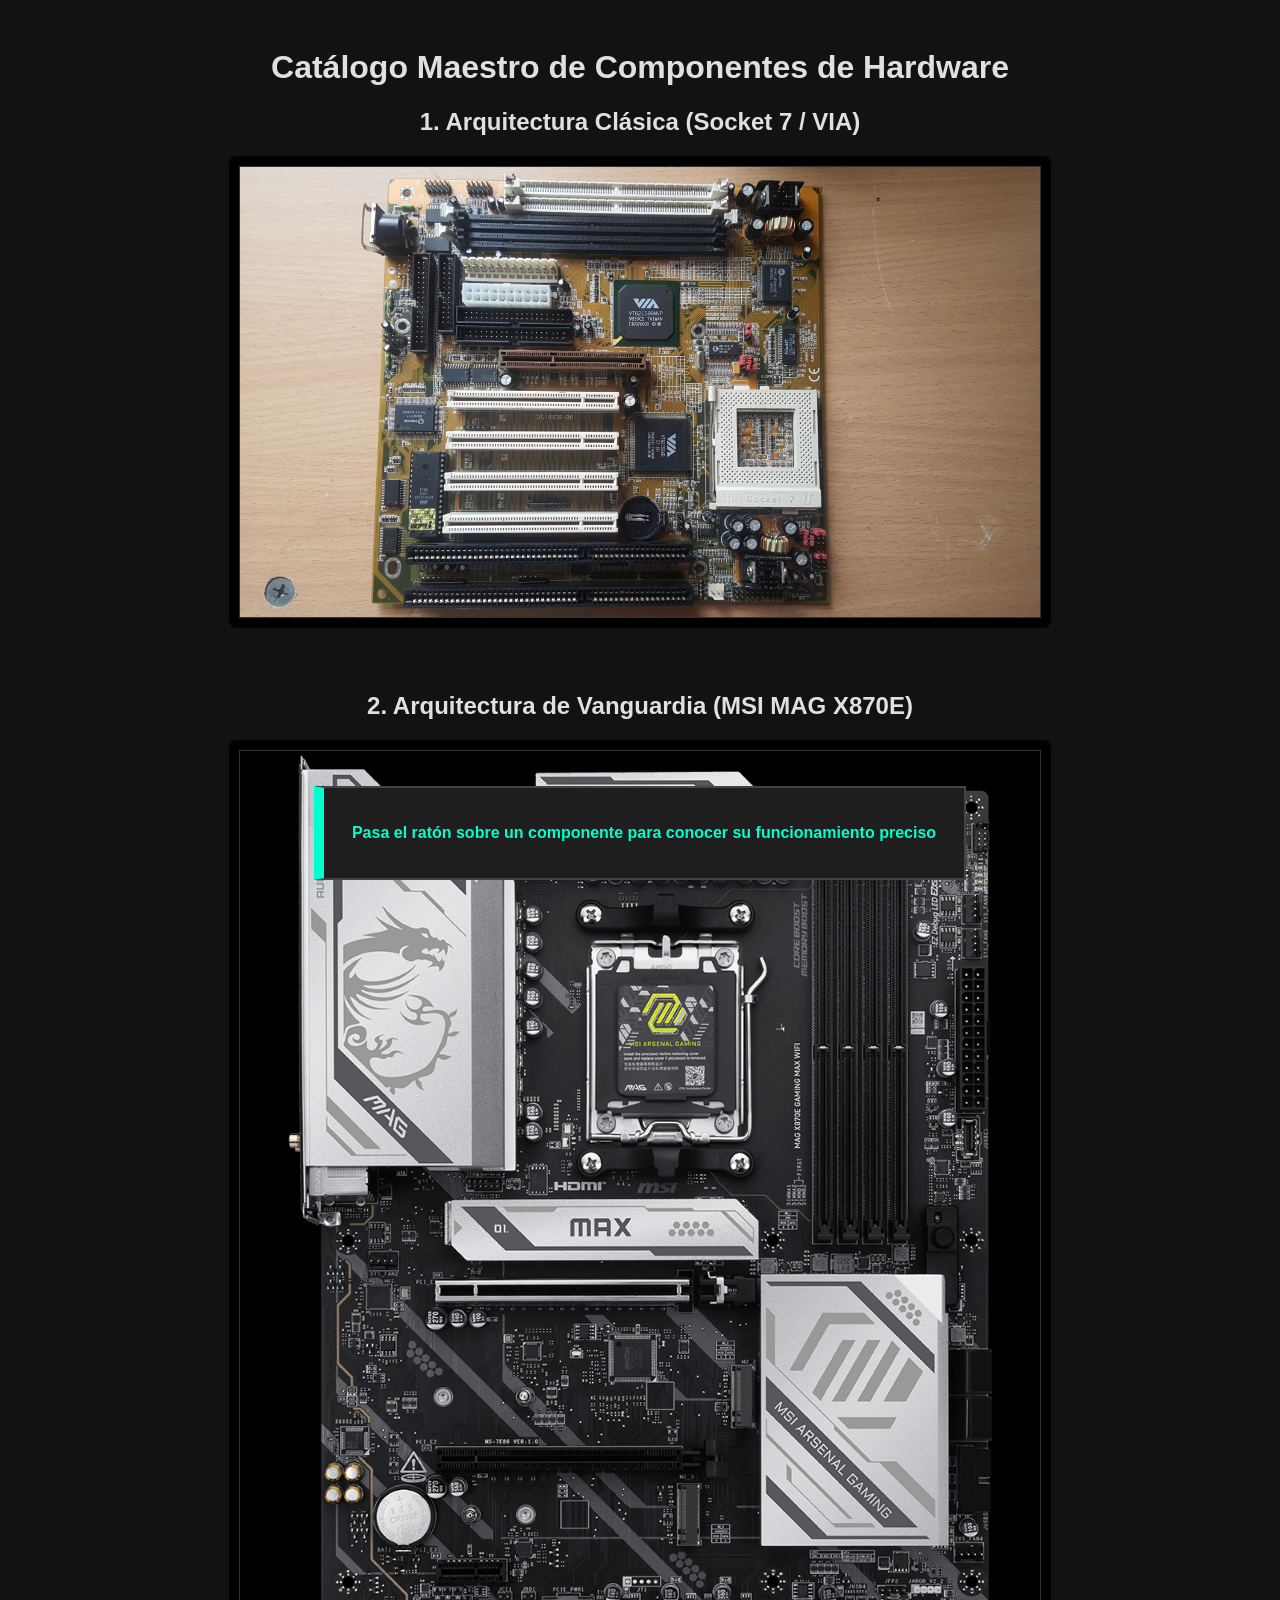
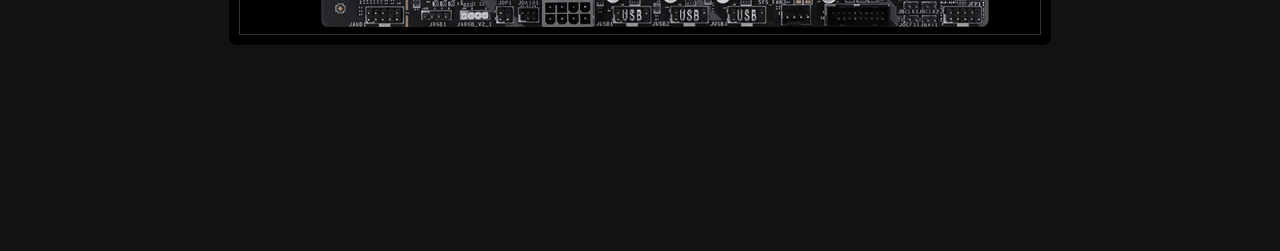
==== index.html @ 82b14c7a "Update index.html" ====
<!DOCTYPE html>
<html lang="es">
<head>
    <meta charset="UTF-8">
    <title>Análisis Exhaustivo de Hardware</title>
    <link rel="stylesheet" href="style.css">
</head>
<body>

    <div class="container">
        <h1>Catálogo Maestro de Componentes de Hardware</h1>

        <section>
            <h2>1. Arquitectura Clásica (Socket 7 / VIA)</h2>
            <div class="image-wrapper">
                <img src="x2togwe5cc831.jpg" usemap="#mapa-vieja" class="placa-img">
                <map name="mapa-vieja">
                    <area shape="rect" coords="585,488,720,740" alt="Socket 7" data-info="SOCKET 7: Zócalo de inserción para procesadores Pentium. Soporta buses de 66 MHz y voltajes variables mediante puentes (jumpers).">
                    <area shape="rect" coords="463,248,550,388" alt="Northbridge" data-info="NORTHBRIDGE VIA: El controlador 'norte' que gestiona la memoria RAM y el bus AGP, siendo vital para el rendimiento del sistema.">
                    <area shape="rect" coords="480,557,566,698" alt="Southbridge" data-info="SOUTHBRIDGE VIA: Gestiona los buses PCI, ISA y controladores IDE de discos duros.">
                    
                    <area shape="rect" coords="230,17,615,100" alt="SIMM" data-info="SLOTS SIMM: Ranuras para memoria RAM de 72 pines. Debían instalarse por pares para completar el ancho de banda del bus.">
                    <area shape="rect" coords="230,105,615,190" alt="DIMM" data-info="SLOTS DIMM: Ranuras para memoria SDRAM de 168 pines, permitiendo módulos de mayor capacidad que los SIMM.">
                    <area shape="rect" coords="235,397,510,480" alt="AGP" data-info="PUERTO AGP: Diseñado para aceleradoras de video 3D. Es un bus directo al Northbridge para evitar cuellos de botella.">
                    <area shape="rect" coords="247,485,472,828" alt="PCI" data-info="RANURAS PCI: Bus de 32 bits para tarjetas de expansión como red, sonido o USB 1.1 adicional.">
                    <area shape="rect" coords="203,827,580,974" alt="ISA" data-info="RANURAS ISA: Estándar de 8/16 bits para hardware heredado (legacy) como módems internos o tarjetas de sonido antiguas.">
                    
                    <area shape="rect" coords="194,185,263,398" alt="Puertos IDE" data-info="PUERTOS IDE/FDD: Conexiones para discos duros ATA y disqueteras mediante cables de cinta de 40 u 80 hilos.">
                    <area shape="rect" coords="175,487,243,584" alt="Super I/O" data-info="CHIP WINBOND: Controlador Super I/O que gestiona los puertos seriales, paralelo y el puerto PS/2 de teclado.">
                    <area shape="rect" coords="206,621,254,816" alt="ROM BIOS" data-info="BIOS AWARD: Memoria flash que contiene las instrucciones básicas para encender el hardware y cargar el sistema operativo.">
                    <area shape="rect" coords="267,192,402,300" alt="AT Power" data-info="CONECTORES ENERGÍA AT: Utiliza dos conectores de 6 pines. Si se conectan al revés, se puede quemar la placa de forma irreversible.">
                    <area shape="circle" coords="492,778,35" alt="Batería" data-info="PILA CMOS: Mantiene la alimentación del reloj de tiempo real (RTC) y la configuración de la BIOS.">
                </map>
            </div>
        </section>

        <section>
            <h2>2. Arquitectura de Vanguardia (MSI MAG X870E)</h2>
            <div class="image-wrapper">
                <img src="msi-mag-x870e-gaming_max_wifi-2d.png" usemap="#mapa-moderna" class="placa-img">
                <map name="mapa-moderna">
                    <area shape="rect" coords="360,190,570,410" alt="Socket AM5" data-info="SOCKET AM5 (LGA): Soporta Ryzen 9000. Los pines están en la placa y no en el CPU para evitar daños al procesador.">
                    <area shape="rect" coords="80,35,310,465" alt="Disipadores" data-info="SISTEMA VRM: Disipadores térmicos pesados que enfrían las fases de poder para permitir overclocking estable.">
                    <area shape="rect" coords="190,30,325,70" alt="EPS Power" data-info="8-PIN CPU POWER: Puertos dobles de energía para suministrar corriente extra al procesador en tareas pesadas.">
                    
                    <area shape="rect" coords="668,105,798,565" alt="DDR5" data-info="MEMORIA DDR5: Nueva tecnología con voltajes más bajos y velocidades superiores a 8000 MHz.">
                    <area shape="rect" coords="230,495,640,560" alt="M.2_1" data-info="SLOT M.2 PCIe 5.0: Conexión directa al CPU para SSDs NVMe de velocidad extrema (hasta 14,000 MB/s).">
                    <area shape="rect" coords="230,780,640,805" alt="M.2_2" data-info="SLOT M.2 PCIe 4.0: Segundo puerto para expansión de almacenamiento de alta velocidad.">
                    <area shape="rect" coords="635,920,795,980" alt="SATA" data-info="PUERTOS SATA 6Gb/s: Para conectar discos mecánicos (HDD) o SSDs de 2.5 pulgadas de gran capacidad.">

                    <area shape="rect" coords="230,590,645,630" alt="PCIe 5.0" data-info="SLOT PCIe 5.0 x16: Ranura reforzada con metal para tarjetas gráficas de gama alta, preparada para el ancho de banda del futuro.">
                    <area shape="rect" coords="665,590,790,895" alt="Chipset X870E" data-info="CHIPSET X870E: El cerebro que controla el USB 4.0, Wi-Fi 7 y distribuye las líneas PCIe de los periféricos.">
                    <area shape="rect" coords="815,260,840,490" alt="ATX 24" data-info="ATX 24-PIN: Entrada principal que alimenta la placa base y distribuye energía a los componentes integrados.">
                    
                    <area shape="rect" coords="115,930,225,980" alt="Audio" data-info="AUDIO BOOST: Procesador de sonido con capacitores japoneses y blindaje contra interferencias electromagnéticas.">
                    <area shape="rect" coords="710,35,805,90" alt="Debug LED" data-info="EZ DEBUG LED: Sistema de diagnóstico visual que indica mediante luces si falla el arranque, el CPU, la RAM o la GPU.">
                    <area shape="rect" coords="250,945,350,985" alt="USB Header" data-info="USB 3.2 HEADERS: Pines internos para conectar los puertos USB frontales del gabinete de la computadora.">
                    <area shape="rect" coords="500,945,620,985" alt="Front Panel" data-info="PANELES JFP1/2: Donde se conectan los cables del botón de encendido, reinicio y LEDs del chasis.">
                </map>
            </div>
        </section>

        <div id="info-box">Pasa el ratón sobre un componente para conocer su funcionamiento preciso</div>
    </div>

    <script src="java.js"></script>
</body>
</html>
---- style.css ----
body {
    background-color: #121212;
    color: #e0e0e0;
    font-family: sans-serif;
    text-align: center;
    padding: 20px;
} 

.container { max-width: 900px; margin: 0 auto; }

.image-wrapper {
    position: relative;
    display: inline-block;
    margin-bottom: 40px;
    background: #000;
    padding: 10px;
    border-radius: 8px;
}

/* IMPORTANTE: Ancho fijo de 800px para que las coordenadas coincidan */
.placa-img {
    width: 800px !important;
    height: auto;
    display: block;
    border: 1px solid #333;
}

#info-box {
    position: sticky;
    bottom: 20px;
    margin: 20px auto;
    width: 90%;
    max-width: 600px;
    padding: 20px;
    background: #1e1e1e;
    color: #00ffcc;
    border: 2px solid #444;
    border-left: 10px solid #00ffcc;
    min-height: 50px;
    display: flex;
    align-items: center;
    justify-content: center;
    font-weight: bold;
    z-index: 1000;
}
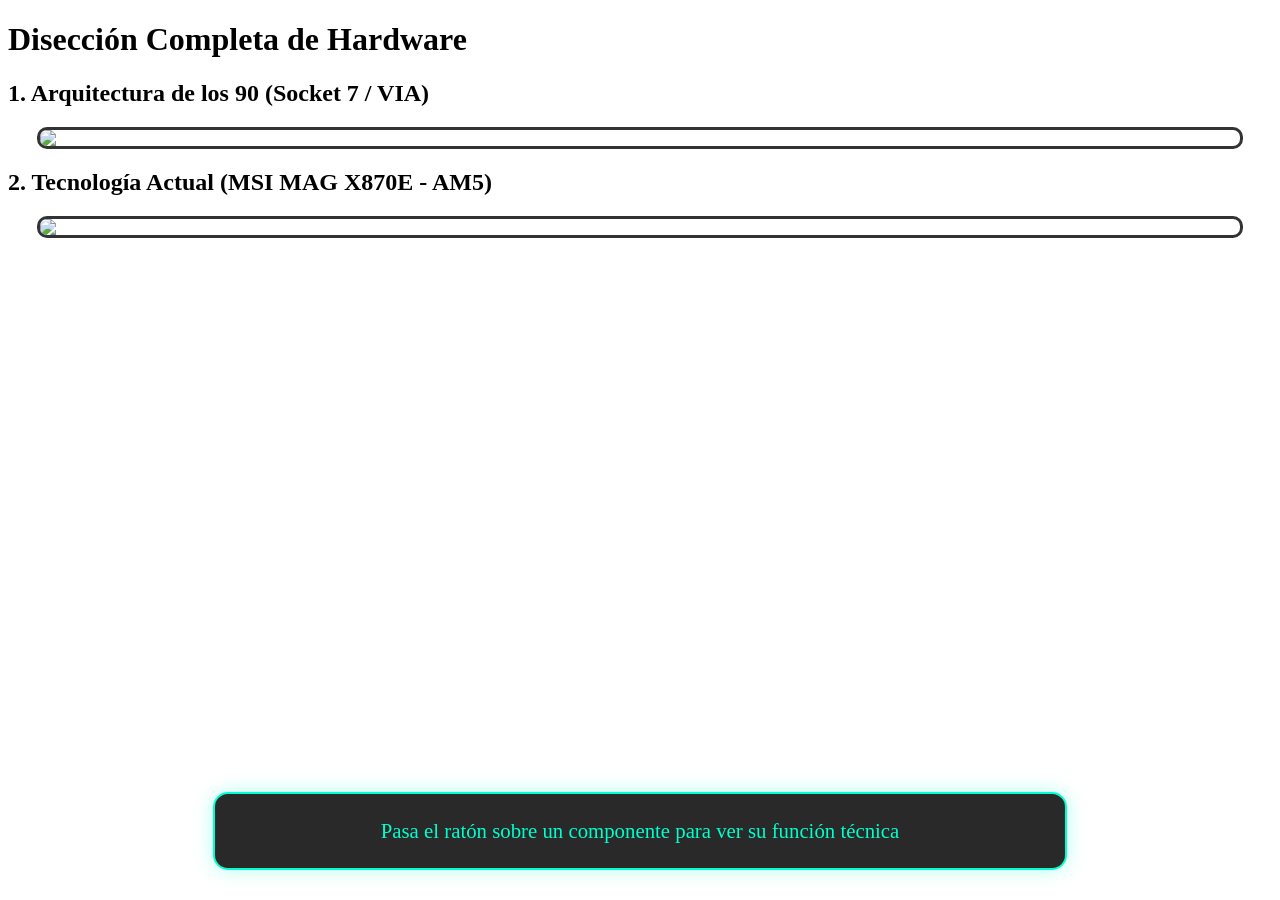
==== commit 83296c5c: "Update index.html" ====
--- a/index.html
+++ b/index.html
@@ -2,65 +2,54 @@
 <html lang="es">
 <head>
     <meta charset="UTF-8">
-    <title>Análisis Exhaustivo de Hardware</title>
+    <title>Evolución de Placas Base - Tamaño Expandido</title>
     <link rel="stylesheet" href="style.css">
 </head>
 <body>
 
     <div class="container">
-        <h1>Catálogo Maestro de Componentes de Hardware</h1>
+        <h1>Disección Completa de Hardware</h1>
 
         <section>
-            <h2>1. Arquitectura Clásica (Socket 7 / VIA)</h2>
+            <h2>1. Arquitectura de los 90 (Socket 7 / VIA)</h2>
             <div class="image-wrapper">
-                <img src="x2togwe5cc831.jpg" usemap="#mapa-vieja" class="placa-img">
+                <img src="image_71f35c.jpg" usemap="#mapa-vieja" class="placa-img">
                 <map name="mapa-vieja">
-                    <area shape="rect" coords="585,488,720,740" alt="Socket 7" data-info="SOCKET 7: Zócalo de inserción para procesadores Pentium. Soporta buses de 66 MHz y voltajes variables mediante puentes (jumpers).">
-                    <area shape="rect" coords="463,248,550,388" alt="Northbridge" data-info="NORTHBRIDGE VIA: El controlador 'norte' que gestiona la memoria RAM y el bus AGP, siendo vital para el rendimiento del sistema.">
-                    <area shape="rect" coords="480,557,566,698" alt="Southbridge" data-info="SOUTHBRIDGE VIA: Gestiona los buses PCI, ISA y controladores IDE de discos duros.">
-                    
-                    <area shape="rect" coords="230,17,615,100" alt="SIMM" data-info="SLOTS SIMM: Ranuras para memoria RAM de 72 pines. Debían instalarse por pares para completar el ancho de banda del bus.">
-                    <area shape="rect" coords="230,105,615,190" alt="DIMM" data-info="SLOTS DIMM: Ranuras para memoria SDRAM de 168 pines, permitiendo módulos de mayor capacidad que los SIMM.">
-                    <area shape="rect" coords="235,397,510,480" alt="AGP" data-info="PUERTO AGP: Diseñado para aceleradoras de video 3D. Es un bus directo al Northbridge para evitar cuellos de botella.">
-                    <area shape="rect" coords="247,485,472,828" alt="PCI" data-info="RANURAS PCI: Bus de 32 bits para tarjetas de expansión como red, sonido o USB 1.1 adicional.">
-                    <area shape="rect" coords="203,827,580,974" alt="ISA" data-info="RANURAS ISA: Estándar de 8/16 bits para hardware heredado (legacy) como módems internos o tarjetas de sonido antiguas.">
-                    
-                    <area shape="rect" coords="194,185,263,398" alt="Puertos IDE" data-info="PUERTOS IDE/FDD: Conexiones para discos duros ATA y disqueteras mediante cables de cinta de 40 u 80 hilos.">
-                    <area shape="rect" coords="175,487,243,584" alt="Super I/O" data-info="CHIP WINBOND: Controlador Super I/O que gestiona los puertos seriales, paralelo y el puerto PS/2 de teclado.">
-                    <area shape="rect" coords="206,621,254,816" alt="ROM BIOS" data-info="BIOS AWARD: Memoria flash que contiene las instrucciones básicas para encender el hardware y cargar el sistema operativo.">
-                    <area shape="rect" coords="267,192,402,300" alt="AT Power" data-info="CONECTORES ENERGÍA AT: Utiliza dos conectores de 6 pines. Si se conectan al revés, se puede quemar la placa de forma irreversible.">
-                    <area shape="circle" coords="492,778,35" alt="Batería" data-info="PILA CMOS: Mantiene la alimentación del reloj de tiempo real (RTC) y la configuración de la BIOS.">
+                    <area shape="rect" coords="877,732,1080,1110" alt="Socket 7" data-info="SOCKET 7: Zócalo de inserción para procesadores como Pentium y AMD K6. Es el centro de procesamiento de la placa.">
+                    <area shape="rect" coords="345,25,922,150" alt="SIMM" data-info="SLOTS SIMM: Memoria RAM antigua de 72 pines. Se instalaban por pares para completar el bus de datos.">
+                    <area shape="rect" coords="345,157,922,285" alt="DIMM" data-info="SLOTS DIMM: Ranuras para memoria SDRAM, más rápidas y con mayor capacidad que las SIMM.">
+                    <area shape="rect" coords="694,372,825,582" alt="Northbridge" data-info="NORTHBRIDGE VIA: El chip 'maestro' que comunica el procesador con la RAM y el puerto de video AGP.">
+                    <area shape="rect" coords="720,835,849,1047" alt="Southbridge" data-info="SOUTHBRIDGE VIA: Controlador de entrada/salida para discos duros, puertos seriales y ranuras ISA/PCI.">
+                    <area shape="rect" coords="352,595,765,720" alt="AGP" data-info="RANURA AGP: Puerto dedicado exclusivamente a la tarjeta gráfica para aceleración de video 3D.">
+                    <area shape="rect" coords="370,727,708,1242" alt="PCI" data-info="RANURAS PCI: Bus estándar para tarjetas de sonido, red o módems. Es el color blanco característico.">
+                    <area shape="rect" coords="304,1240,870,1461" alt="ISA" data-info="RANURAS ISA: Las más antiguas de la placa, usadas para hardware de baja velocidad de la era original de IBM.">
+                    <area shape="rect" coords="400,288,603,450" alt="AT Power" data-info="CONECTOR AT POWER: Entrada de energía dividida en dos piezas (P8 y P9). Muy delicado al conectar.">
+                    <area shape="rect" coords="291,277,394,597" alt="IDE" data-info="PUERTOS IDE: Conexiones para los cables planos de discos duros y unidades de CD-ROM.">
+                    <area shape="circle" coords="738,1167,52" alt="Pila" data-info="PILA CMOS: Mantiene la configuración de la BIOS y la hora del sistema activa.">
                 </map>
             </div>
         </section>
 
         <section>
-            <h2>2. Arquitectura de Vanguardia (MSI MAG X870E)</h2>
+            <h2>2. Tecnología Actual (MSI MAG X870E - AM5)</h2>
             <div class="image-wrapper">
-                <img src="msi-mag-x870e-gaming_max_wifi-2d.png" usemap="#mapa-moderna" class="placa-img">
+                <img src="msi-mag-x870e-gaming_max_wifi-2d.jpg" usemap="#mapa-moderna" class="placa-img">
                 <map name="mapa-moderna">
-                    <area shape="rect" coords="360,190,570,410" alt="Socket AM5" data-info="SOCKET AM5 (LGA): Soporta Ryzen 9000. Los pines están en la placa y no en el CPU para evitar daños al procesador.">
-                    <area shape="rect" coords="80,35,310,465" alt="Disipadores" data-info="SISTEMA VRM: Disipadores térmicos pesados que enfrían las fases de poder para permitir overclocking estable.">
-                    <area shape="rect" coords="190,30,325,70" alt="EPS Power" data-info="8-PIN CPU POWER: Puertos dobles de energía para suministrar corriente extra al procesador en tareas pesadas.">
-                    
-                    <area shape="rect" coords="668,105,798,565" alt="DDR5" data-info="MEMORIA DDR5: Nueva tecnología con voltajes más bajos y velocidades superiores a 8000 MHz.">
-                    <area shape="rect" coords="230,495,640,560" alt="M.2_1" data-info="SLOT M.2 PCIe 5.0: Conexión directa al CPU para SSDs NVMe de velocidad extrema (hasta 14,000 MB/s).">
-                    <area shape="rect" coords="230,780,640,805" alt="M.2_2" data-info="SLOT M.2 PCIe 4.0: Segundo puerto para expansión de almacenamiento de alta velocidad.">
-                    <area shape="rect" coords="635,920,795,980" alt="SATA" data-info="PUERTOS SATA 6Gb/s: Para conectar discos mecánicos (HDD) o SSDs de 2.5 pulgadas de gran capacidad.">
-
-                    <area shape="rect" coords="230,590,645,630" alt="PCIe 5.0" data-info="SLOT PCIe 5.0 x16: Ranura reforzada con metal para tarjetas gráficas de gama alta, preparada para el ancho de banda del futuro.">
-                    <area shape="rect" coords="665,590,790,895" alt="Chipset X870E" data-info="CHIPSET X870E: El cerebro que controla el USB 4.0, Wi-Fi 7 y distribuye las líneas PCIe de los periféricos.">
-                    <area shape="rect" coords="815,260,840,490" alt="ATX 24" data-info="ATX 24-PIN: Entrada principal que alimenta la placa base y distribuye energía a los componentes integrados.">
-                    
-                    <area shape="rect" coords="115,930,225,980" alt="Audio" data-info="AUDIO BOOST: Procesador de sonido con capacitores japoneses y blindaje contra interferencias electromagnéticas.">
-                    <area shape="rect" coords="710,35,805,90" alt="Debug LED" data-info="EZ DEBUG LED: Sistema de diagnóstico visual que indica mediante luces si falla el arranque, el CPU, la RAM o la GPU.">
-                    <area shape="rect" coords="250,945,350,985" alt="USB Header" data-info="USB 3.2 HEADERS: Pines internos para conectar los puertos USB frontales del gabinete de la computadora.">
-                    <area shape="rect" coords="500,945,620,985" alt="Front Panel" data-info="PANELES JFP1/2: Donde se conectan los cables del botón de encendido, reinicio y LEDs del chasis.">
+                    <area shape="rect" coords="540,285,855,615" alt="Socket AM5" data-info="SOCKET AM5: Conexión LGA 1718 para procesadores Ryzen 9000. No tiene pines en el CPU, sino en la placa.">
+                    <area shape="rect" coords="120,52,465,697" alt="VRM" data-info="SISTEMA VRM: Disipadores que enfrían los componentes que regulan la energía del procesador.">
+                    <area shape="rect" coords="1002,157,1197,847" alt="DDR5" data-info="SLOTS DDR5: Memoria RAM de quinta generación. Soporta velocidades extremas superiores a 8000 MT/s.">
+                    <area shape="rect" coords="345,885,967,1095" alt="PCIe 5.0" data-info="PCIe GEN 5: Ranura reforzada con acero para la tarjeta de video, con el doble de velocidad que la generación anterior.">
+                    <area shape="rect" coords="345,742,960,840" alt="M.2_1" data-info="M.2 GEN 5: El puerto más rápido para SSDs. Incluye disipador para evitar el sobrecalentamiento.">
+                    <area shape="rect" coords="997,885,1185,1342" alt="Chipset X870E" data-info="CHIPSET X870E: Controla la conectividad masiva: USB 4.0, Wi-Fi 7 y líneas PCIe secundarias.">
+                    <area shape="rect" coords="1222,390,1260,735" alt="Poder" data-info="24-PIN ATX: Entrada de energía principal que alimenta todos los componentes de la placa.">
+                    <area shape="rect" coords="172,1395,337,1470" alt="Audio" data-info="AUDIO BOOST: Procesador de audio aislado para ofrecer sonido nítido sin ruido eléctrico.">
+                    <area shape="rect" coords="1065,52,1207,135" alt="Debug" data-info="EZ DEBUG LED: Luces que indican si el problema de arranque es por el CPU, la RAM o la GPU.">
+                    <area shape="circle" coords="262,1297,52" alt="Batería" data-info="BATERÍA CMOS: Mantiene viva la configuración personalizada de la BIOS.">
                 </map>
             </div>
         </section>
 
-        <div id="info-box">Pasa el ratón sobre un componente para conocer su funcionamiento preciso</div>
+        <div id="info-box">Pasa el ratón sobre un componente para ver su función técnica</div>
     </div>
 
     <script src="java.js"></script>
--- a/style.css
+++ b/style.css
@@ -1,45 +1,30 @@
-body {
-    background-color: #121212;
-    color: #e0e0e0;
-    font-family: sans-serif;
-    text-align: center;
-    padding: 20px;
-} 
-
-.container { max-width: 900px; margin: 0 auto; }
-
-.image-wrapper {
-    position: relative;
-    display: inline-block;
-    margin-bottom: 40px;
-    background: #000;
-    padding: 10px;
-    border-radius: 8px;
+.placa-img {
+    width: 1200px !important; /* Nuevo tamaño grande para mayor precisión */
+    height: auto;
+    display: block;
+    margin: 20px auto;
+    border: 3px solid #333;
+    border-radius: 10px;
 }
 
-/* IMPORTANTE: Ancho fijo de 800px para que las coordenadas coincidan */
-.placa-img {
-    width: 800px !important;
-    height: auto;
-    display: block;
-    border: 1px solid #333;
+.container {
+    max-width: 1300px; /* Contenedor más ancho para las imágenes */
+    margin: 0 auto;
 }
 
 #info-box {
-    position: sticky;
-    bottom: 20px;
-    margin: 20px auto;
-    width: 90%;
-    max-width: 600px;
-    padding: 20px;
-    background: #1e1e1e;
+    position: fixed; /* Ahora es fijo para que siempre sea visible al hacer scroll */
+    bottom: 30px;
+    left: 50%;
+    transform: translateX(-50%);
+    width: 800px;
+    padding: 25px;
+    background: rgba(30, 30, 30, 0.95);
     color: #00ffcc;
-    border: 2px solid #444;
-    border-left: 10px solid #00ffcc;
-    min-height: 50px;
-    display: flex;
-    align-items: center;
-    justify-content: center;
-    font-weight: bold;
-    z-index: 1000;
+    border: 2px solid #00ffcc;
+    border-radius: 15px;
+    font-size: 1.3rem;
+    text-align: center;
+    box-shadow: 0 0 20px rgba(0, 255, 204, 0.3);
+    z-index: 9999;
 }
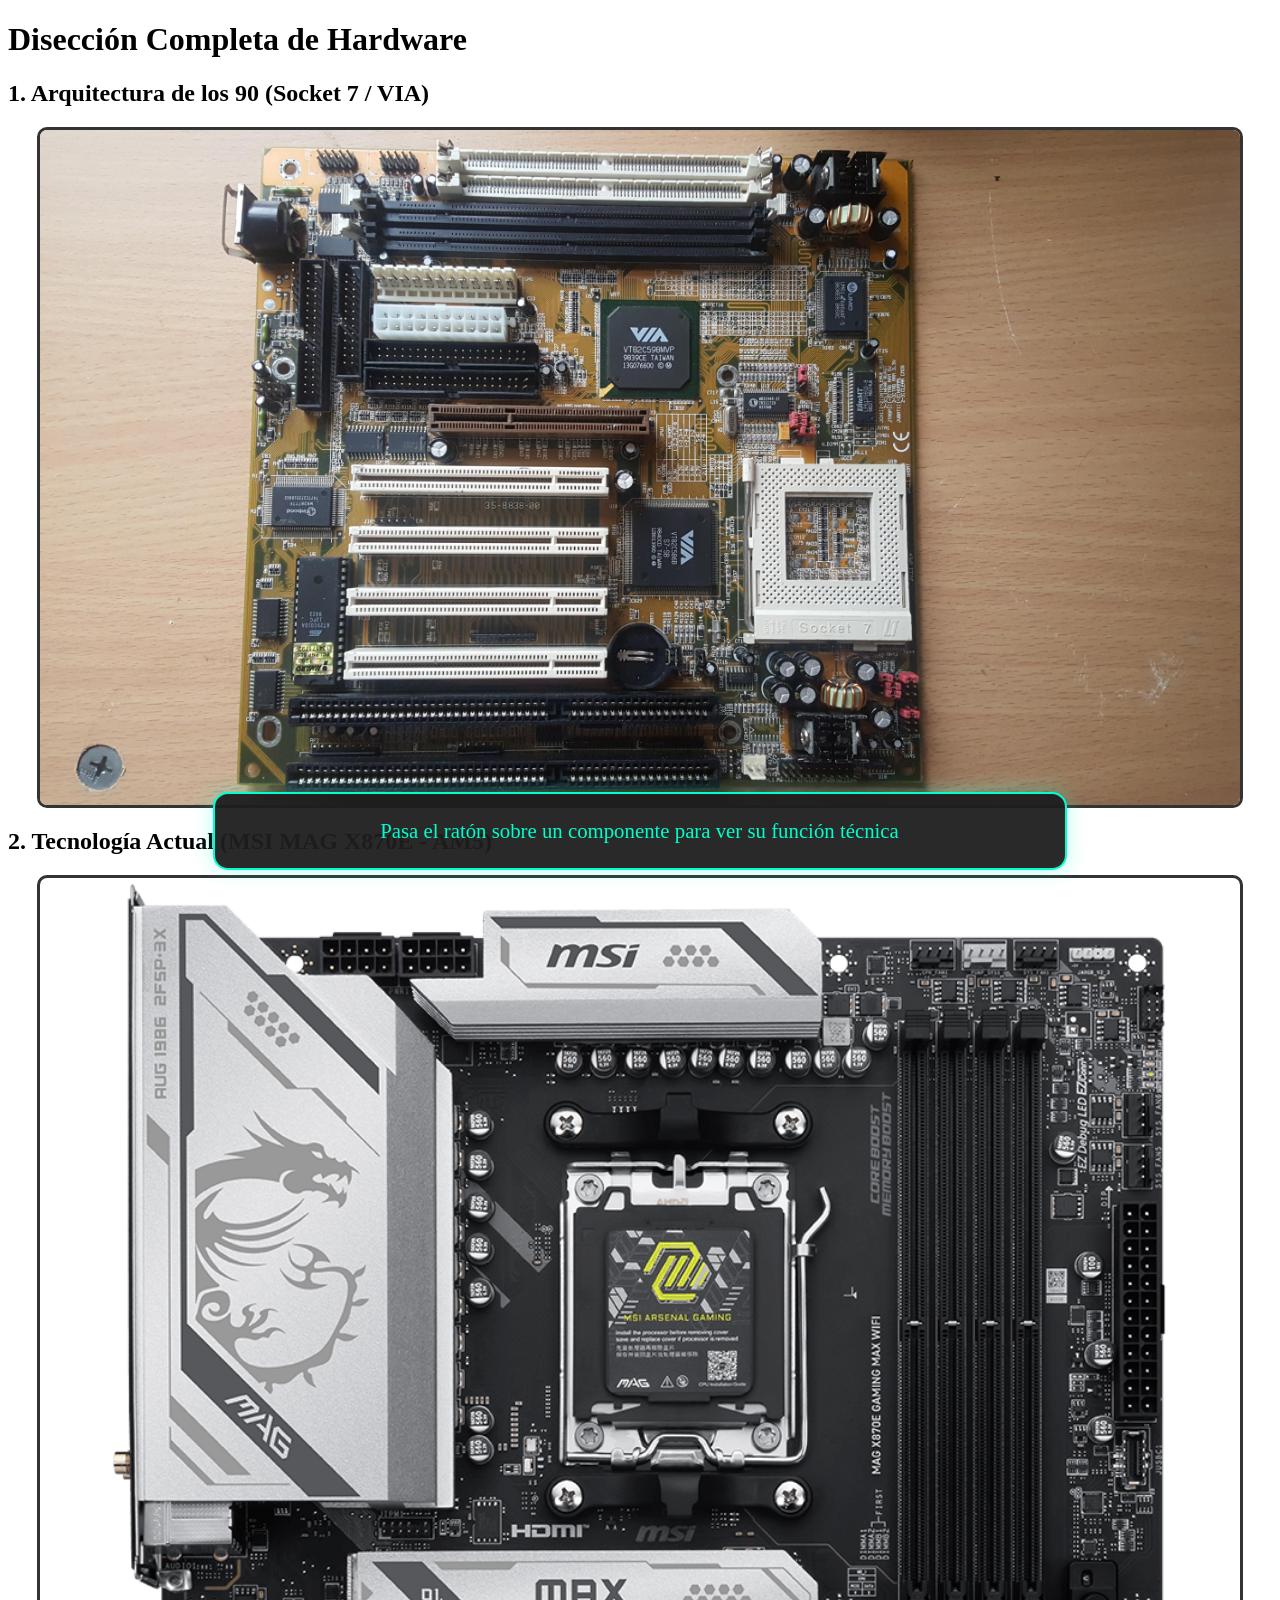
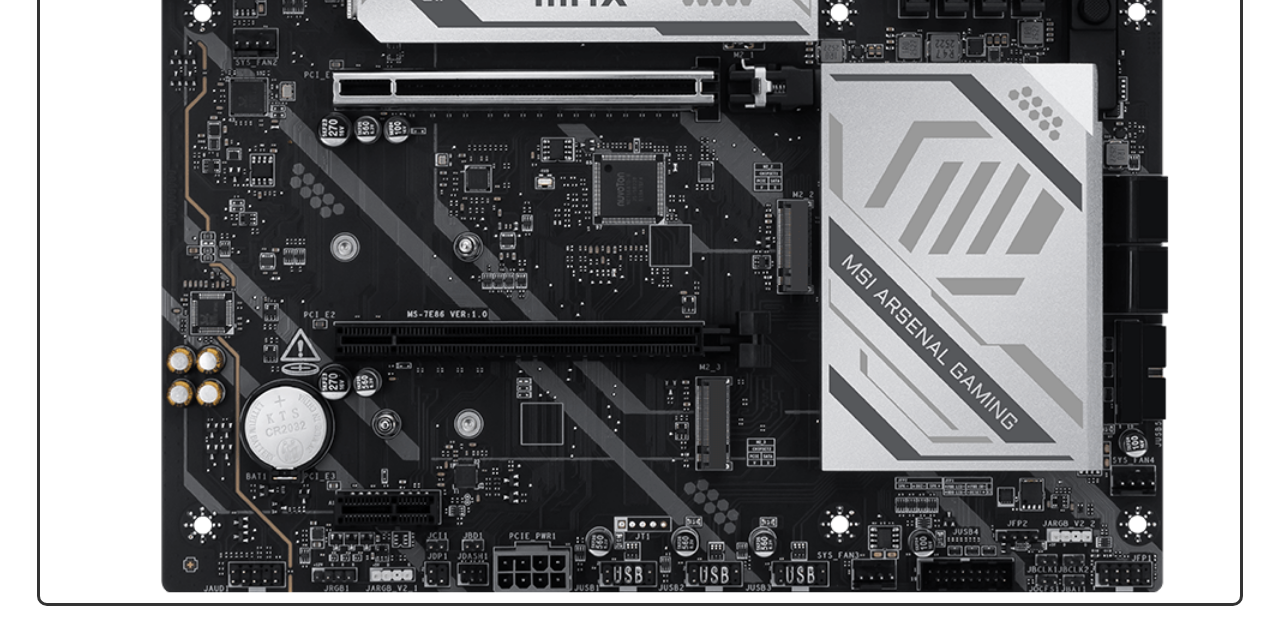
==== commit 9172d3db: "Update index.html" ====
--- a/index.html
+++ b/index.html
@@ -13,7 +13,7 @@
         <section>
             <h2>1. Arquitectura de los 90 (Socket 7 / VIA)</h2>
             <div class="image-wrapper">
-                <img src="image_71f35c.jpg" usemap="#mapa-vieja" class="placa-img">
+                <img src="x2togwe5cc831.jpg" usemap="#mapa-vieja" class="placa-img">
                 <map name="mapa-vieja">
                     <area shape="rect" coords="877,732,1080,1110" alt="Socket 7" data-info="SOCKET 7: Zócalo de inserción para procesadores como Pentium y AMD K6. Es el centro de procesamiento de la placa.">
                     <area shape="rect" coords="345,25,922,150" alt="SIMM" data-info="SLOTS SIMM: Memoria RAM antigua de 72 pines. Se instalaban por pares para completar el bus de datos.">
@@ -33,7 +33,7 @@
         <section>
             <h2>2. Tecnología Actual (MSI MAG X870E - AM5)</h2>
             <div class="image-wrapper">
-                <img src="msi-mag-x870e-gaming_max_wifi-2d.jpg" usemap="#mapa-moderna" class="placa-img">
+                <img src="msi-mag-x870e-gaming_max_wifi-2d.png" usemap="#mapa-moderna" class="placa-img">
                 <map name="mapa-moderna">
                     <area shape="rect" coords="540,285,855,615" alt="Socket AM5" data-info="SOCKET AM5: Conexión LGA 1718 para procesadores Ryzen 9000. No tiene pines en el CPU, sino en la placa.">
                     <area shape="rect" coords="120,52,465,697" alt="VRM" data-info="SISTEMA VRM: Disipadores que enfrían los componentes que regulan la energía del procesador.">
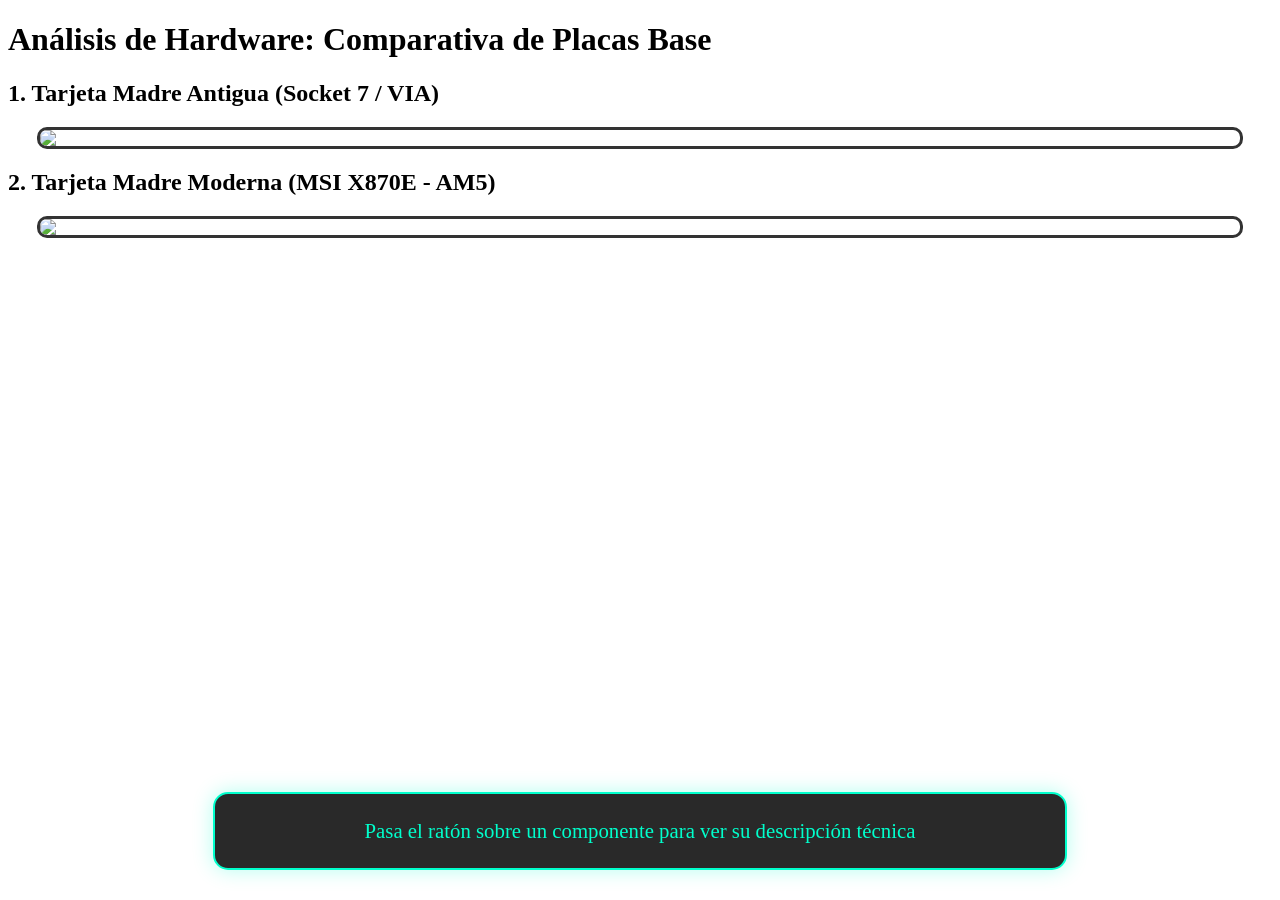
==== commit 77ab33aa: "Update index.html" ====
--- a/index.html
+++ b/index.html
@@ -2,54 +2,66 @@
 <html lang="es">
 <head>
     <meta charset="UTF-8">
-    <title>Evolución de Placas Base - Tamaño Expandido</title>
+    <title>Evolución de Hardware - Proyecto Universitario</title>
     <link rel="stylesheet" href="style.css">
 </head>
 <body>
 
     <div class="container">
-        <h1>Disección Completa de Hardware</h1>
+        <h1>Análisis de Hardware: Comparativa de Placas Base</h1>
 
         <section>
-            <h2>1. Arquitectura de los 90 (Socket 7 / VIA)</h2>
+            <h2>1. Tarjeta Madre Antigua (Socket 7 / VIA)</h2>
             <div class="image-wrapper">
-                <img src="x2togwe5cc831.jpg" usemap="#mapa-vieja" class="placa-img">
+                <img src="image_71f35c.jpg" usemap="#mapa-vieja" class="placa-img">
                 <map name="mapa-vieja">
-                    <area shape="rect" coords="877,732,1080,1110" alt="Socket 7" data-info="SOCKET 7: Zócalo de inserción para procesadores como Pentium y AMD K6. Es el centro de procesamiento de la placa.">
-                    <area shape="rect" coords="345,25,922,150" alt="SIMM" data-info="SLOTS SIMM: Memoria RAM antigua de 72 pines. Se instalaban por pares para completar el bus de datos.">
-                    <area shape="rect" coords="345,157,922,285" alt="DIMM" data-info="SLOTS DIMM: Ranuras para memoria SDRAM, más rápidas y con mayor capacidad que las SIMM.">
-                    <area shape="rect" coords="694,372,825,582" alt="Northbridge" data-info="NORTHBRIDGE VIA: El chip 'maestro' que comunica el procesador con la RAM y el puerto de video AGP.">
-                    <area shape="rect" coords="720,835,849,1047" alt="Southbridge" data-info="SOUTHBRIDGE VIA: Controlador de entrada/salida para discos duros, puertos seriales y ranuras ISA/PCI.">
-                    <area shape="rect" coords="352,595,765,720" alt="AGP" data-info="RANURA AGP: Puerto dedicado exclusivamente a la tarjeta gráfica para aceleración de video 3D.">
-                    <area shape="rect" coords="370,727,708,1242" alt="PCI" data-info="RANURAS PCI: Bus estándar para tarjetas de sonido, red o módems. Es el color blanco característico.">
-                    <area shape="rect" coords="304,1240,870,1461" alt="ISA" data-info="RANURAS ISA: Las más antiguas de la placa, usadas para hardware de baja velocidad de la era original de IBM.">
-                    <area shape="rect" coords="400,288,603,450" alt="AT Power" data-info="CONECTOR AT POWER: Entrada de energía dividida en dos piezas (P8 y P9). Muy delicado al conectar.">
-                    <area shape="rect" coords="291,277,394,597" alt="IDE" data-info="PUERTOS IDE: Conexiones para los cables planos de discos duros y unidades de CD-ROM.">
-                    <area shape="circle" coords="738,1167,52" alt="Pila" data-info="PILA CMOS: Mantiene la configuración de la BIOS y la hora del sistema activa.">
+                    <area shape="rect" coords="870,730,1080,1110" alt="Socket 7" data-info="SOCKET 7: Zócalo de inserción para procesadores Pentium. Permite la comunicación física entre el CPU y la placa.">
+                    <area shape="rect" coords="690,370,830,580" alt="Northbridge" data-info="NORTHBRIDGE VIA: Chipset principal que gestiona la comunicación entre el CPU, la RAM y el puerto AGP.">
+                    <area shape="rect" coords="720,830,850,1050" alt="Southbridge" data-info="SOUTHBRIDGE VIA: Controlador de entrada/salida para discos IDE, puertos seriales y ranuras ISA/PCI.">
+                    
+                    <area shape="rect" coords="340,20,930,150" alt="SIMM" data-info="RANURAS SIMM: Memoria RAM de 72 pines. Se instalaban en pares para completar el bus de datos del sistema.">
+                    <area shape="rect" coords="340,155,930,285" alt="DIMM" data-info="RANURAS DIMM: Soporta memoria SDRAM de 168 pines, ofreciendo mayor velocidad que los módulos SIMM.">
+                    
+                    <area shape="rect" coords="350,590,760,720" alt="AGP" data-info="PUERTO AGP: Ranura dedicada exclusivamente a la tarjeta de video para aceleración de gráficos 3D.">
+                    <area shape="rect" coords="370,730,710,1240" alt="PCI" data-info="RANURAS PCI: Bus estándar para tarjetas de expansión como red, sonido o controladores adicionales.">
+                    <area shape="rect" coords="300,1245,870,1460" alt="ISA" data-info="RANURAS ISA (Negras): El estándar más antiguo de expansión para hardware de baja velocidad.">
+                    
+                    <area shape="rect" coords="290,270,390,600" alt="IDE" data-info="PUERTOS IDE: Conexiones para cables planos de 40 u 80 hilos destinados a discos duros y CD-ROM.">
+                    <area shape="rect" coords="400,285,600,450" alt="AT Power" data-info="CONECTOR AT: Entrada de energía dividida en dos piezas (P8 y P9). Suministra electricidad a la placa.">
+                    <area shape="rect" coords="305,930,375,1220" alt="BIOS" data-info="CHIP BIOS: Contiene el firmware necesario para el arranque del sistema y el reconocimiento de hardware.">
+                    <area shape="circle" coords="740,1170,55" alt="Pila" data-info="BATERÍA CMOS: Mantiene la configuración de la BIOS y la fecha del sistema cuando el PC se apaga.">
+                    <area shape="rect" coords="260,50,335,260" alt="Puertos Panel" data-info="PUERTOS TRASEROS: Conexiones para teclado DIN, puertos serie (COM) y paralelo (LPT).">
                 </map>
             </div>
         </section>
 
         <section>
-            <h2>2. Tecnología Actual (MSI MAG X870E - AM5)</h2>
+            <h2>2. Tarjeta Madre Moderna (MSI X870E - AM5)</h2>
             <div class="image-wrapper">
-                <img src="msi-mag-x870e-gaming_max_wifi-2d.png" usemap="#mapa-moderna" class="placa-img">
+                <img src="msi-mag-x870e-gaming_max_wifi-2d.jpg" usemap="#mapa-moderna" class="placa-img">
                 <map name="mapa-moderna">
-                    <area shape="rect" coords="540,285,855,615" alt="Socket AM5" data-info="SOCKET AM5: Conexión LGA 1718 para procesadores Ryzen 9000. No tiene pines en el CPU, sino en la placa.">
-                    <area shape="rect" coords="120,52,465,697" alt="VRM" data-info="SISTEMA VRM: Disipadores que enfrían los componentes que regulan la energía del procesador.">
-                    <area shape="rect" coords="1002,157,1197,847" alt="DDR5" data-info="SLOTS DDR5: Memoria RAM de quinta generación. Soporta velocidades extremas superiores a 8000 MT/s.">
-                    <area shape="rect" coords="345,885,967,1095" alt="PCIe 5.0" data-info="PCIe GEN 5: Ranura reforzada con acero para la tarjeta de video, con el doble de velocidad que la generación anterior.">
-                    <area shape="rect" coords="345,742,960,840" alt="M.2_1" data-info="M.2 GEN 5: El puerto más rápido para SSDs. Incluye disipador para evitar el sobrecalentamiento.">
-                    <area shape="rect" coords="997,885,1185,1342" alt="Chipset X870E" data-info="CHIPSET X870E: Controla la conectividad masiva: USB 4.0, Wi-Fi 7 y líneas PCIe secundarias.">
-                    <area shape="rect" coords="1222,390,1260,735" alt="Poder" data-info="24-PIN ATX: Entrada de energía principal que alimenta todos los componentes de la placa.">
-                    <area shape="rect" coords="172,1395,337,1470" alt="Audio" data-info="AUDIO BOOST: Procesador de audio aislado para ofrecer sonido nítido sin ruido eléctrico.">
-                    <area shape="rect" coords="1065,52,1207,135" alt="Debug" data-info="EZ DEBUG LED: Luces que indican si el problema de arranque es por el CPU, la RAM o la GPU.">
-                    <area shape="circle" coords="262,1297,52" alt="Batería" data-info="BATERÍA CMOS: Mantiene viva la configuración personalizada de la BIOS.">
+                    <area shape="rect" coords="540,280,850,610" alt="Socket AM5" data-info="SOCKET AM5: Zócalo LGA 1718 para procesadores Ryzen. Los pines están en la placa para mayor seguridad.">
+                    <area shape="rect" coords="120,50,460,690" alt="Disipadores" data-info="DISIPADORES VRM: Enfrían los componentes que regulan el voltaje del procesador para evitar sobrecalentamiento.">
+                    <area shape="rect" coords="280,45,490,105" alt="EPS" data-info="CONECTORES EPS: Doble entrada de 8 pines para alimentar procesadores de alto rendimiento.">
+                    
+                    <area shape="rect" coords="1000,150,1195,845" alt="DDR5" data-info="SLOTS DDR5: Memoria RAM de última generación con corrección de errores (ECC) y velocidades extremas.">
+                    <area shape="rect" coords="340,740,960,840" alt="M.2 Gen5" data-info="M.2 PCI-E 5.0: Ranura para SSDs NVMe de alta velocidad con disipador Shield Frozr incluido.">
+                    <area shape="rect" coords="635,1380,790,1470" alt="SATA" data-info="PUERTOS SATA: Conectores para unidades de almacenamiento tradicionales (HDD o SSD de 2.5').">
+                    
+                    <area shape="rect" coords="340,880,965,1090" alt="PCIe 5.0" data-info="SLOT PCIe 5.0: Ranura reforzada para tarjetas gráficas, ofreciendo el máximo ancho de banda actual.">
+                    <area shape="rect" coords="995,880,1185,1340" alt="Chipset X870E" data-info="CHIPSET X870E: Gestiona la conectividad de alta velocidad, incluyendo USB 4.0 y Wi-Fi 7.">
+                    
+                    <area shape="rect" coords="1220,390,1260,730" alt="ATX 24" data-info="ATX 24-PIN: Entrada principal de energía para todos los componentes lógicos de la placa.">
+                    <area shape="rect" coords="170,1390,335,1470" alt="Audio" data-info="AUDIO BOOST: Procesador de sonido aislado para eliminar ruidos eléctricos y mejorar la calidad.">
+                    <area shape="rect" coords="1060,50,1200,135" alt="Debug" data-info="EZ DEBUG LED: Indicadores rápidos para detectar fallos en CPU, RAM, GPU o Booteo.">
+                    <area shape="circle" coords="265,1295,50" alt="Pila" data-info="PILA CMOS: Mantiene la alimentación del chip que guarda la configuración de la BIOS.">
+                    <area shape="rect" coords="375,1420,470,1475" alt="ARGB" data-info="HEADERS ARGB: Conectores para controlar la iluminación LED sincronizada del gabinete.">
+                    <area shape="rect" coords="750,1420,930,1475" alt="JFP1" data-info="PANEL FRONTAL: Pines para conectar los botones de encendido y reinicio del chasis.">
                 </map>
             </div>
         </section>
 
-        <div id="info-box">Pasa el ratón sobre un componente para ver su función técnica</div>
+        <div id="info-box">Pasa el ratón sobre un componente para ver su descripción técnica</div>
     </div>
 
     <script src="java.js"></script>
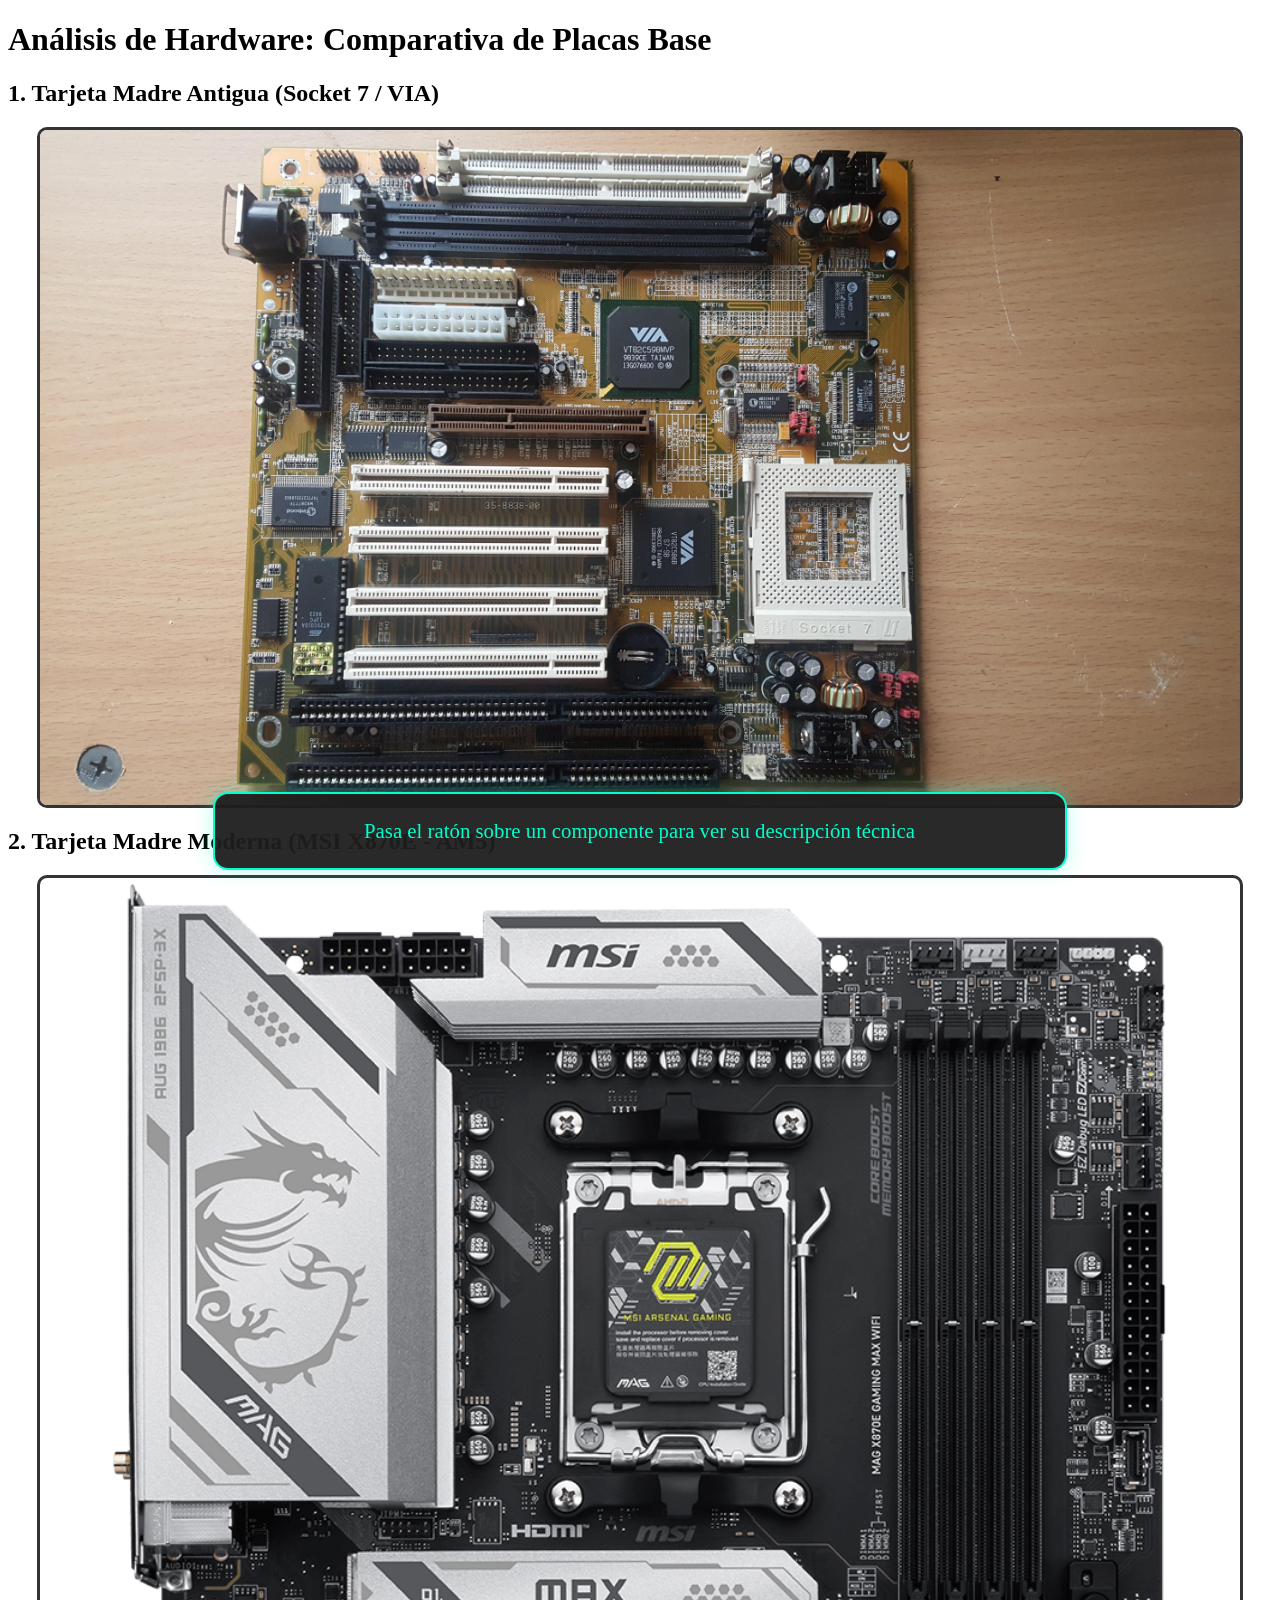
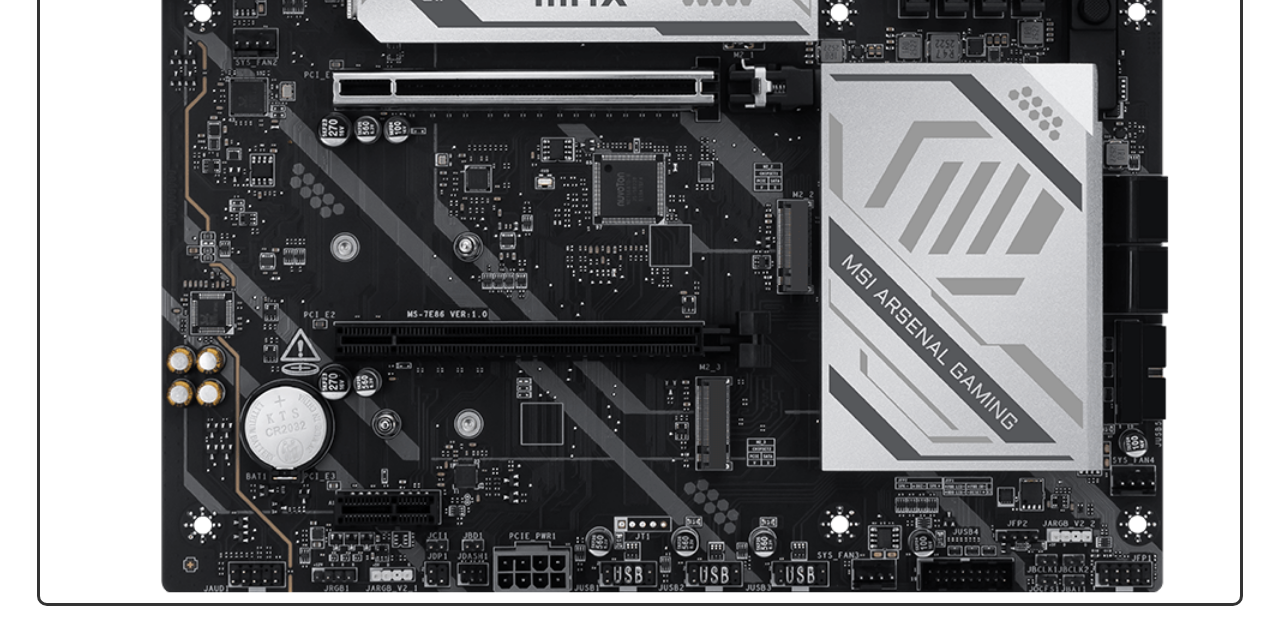
==== commit 0f70346d: "Update index.html" ====
--- a/index.html
+++ b/index.html
@@ -13,7 +13,7 @@
         <section>
             <h2>1. Tarjeta Madre Antigua (Socket 7 / VIA)</h2>
             <div class="image-wrapper">
-                <img src="image_71f35c.jpg" usemap="#mapa-vieja" class="placa-img">
+                <img src="x2togwe5cc831.jpg" usemap="#mapa-vieja" class="placa-img">
                 <map name="mapa-vieja">
                     <area shape="rect" coords="870,730,1080,1110" alt="Socket 7" data-info="SOCKET 7: Zócalo de inserción para procesadores Pentium. Permite la comunicación física entre el CPU y la placa.">
                     <area shape="rect" coords="690,370,830,580" alt="Northbridge" data-info="NORTHBRIDGE VIA: Chipset principal que gestiona la comunicación entre el CPU, la RAM y el puerto AGP.">
@@ -38,7 +38,7 @@
         <section>
             <h2>2. Tarjeta Madre Moderna (MSI X870E - AM5)</h2>
             <div class="image-wrapper">
-                <img src="msi-mag-x870e-gaming_max_wifi-2d.jpg" usemap="#mapa-moderna" class="placa-img">
+                <img src="msi-mag-x870e-gaming_max_wifi-2d.png" usemap="#mapa-moderna" class="placa-img">
                 <map name="mapa-moderna">
                     <area shape="rect" coords="540,280,850,610" alt="Socket AM5" data-info="SOCKET AM5: Zócalo LGA 1718 para procesadores Ryzen. Los pines están en la placa para mayor seguridad.">
                     <area shape="rect" coords="120,50,460,690" alt="Disipadores" data-info="DISIPADORES VRM: Enfrían los componentes que regulan el voltaje del procesador para evitar sobrecalentamiento.">
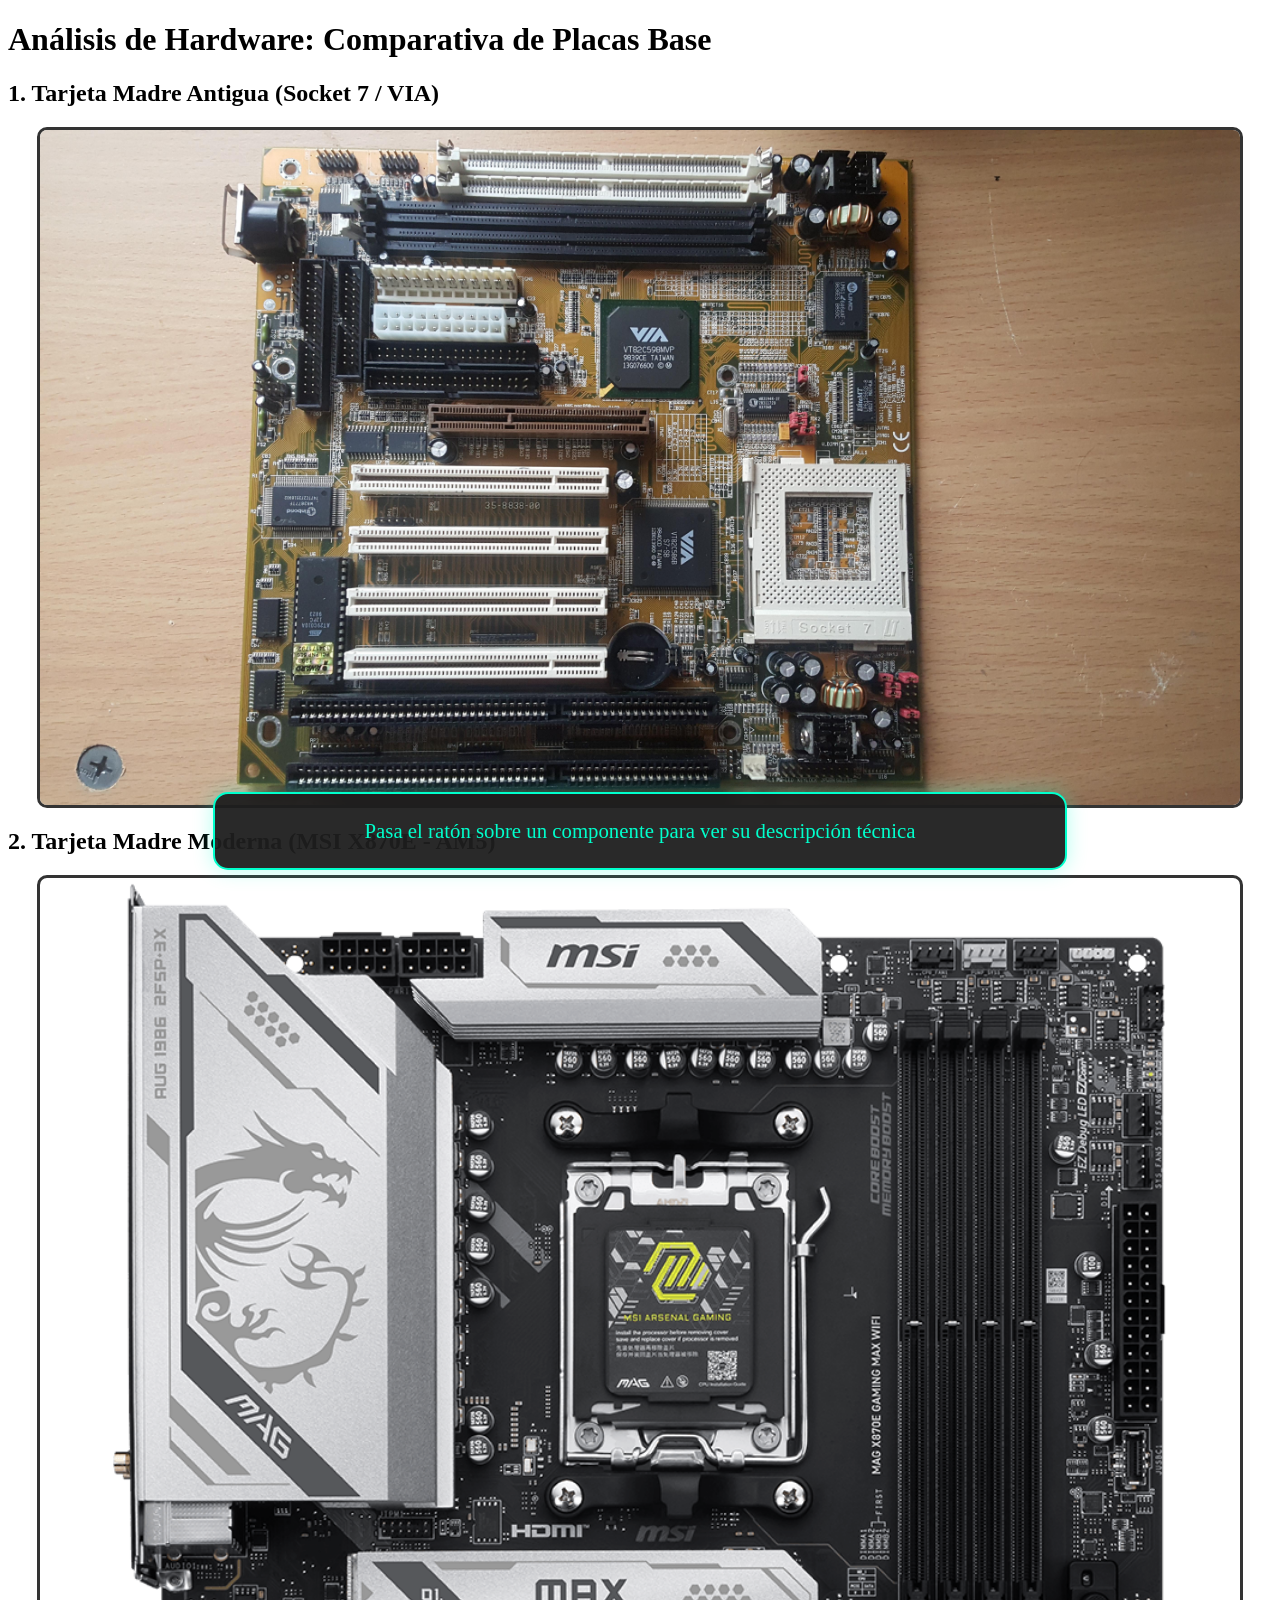
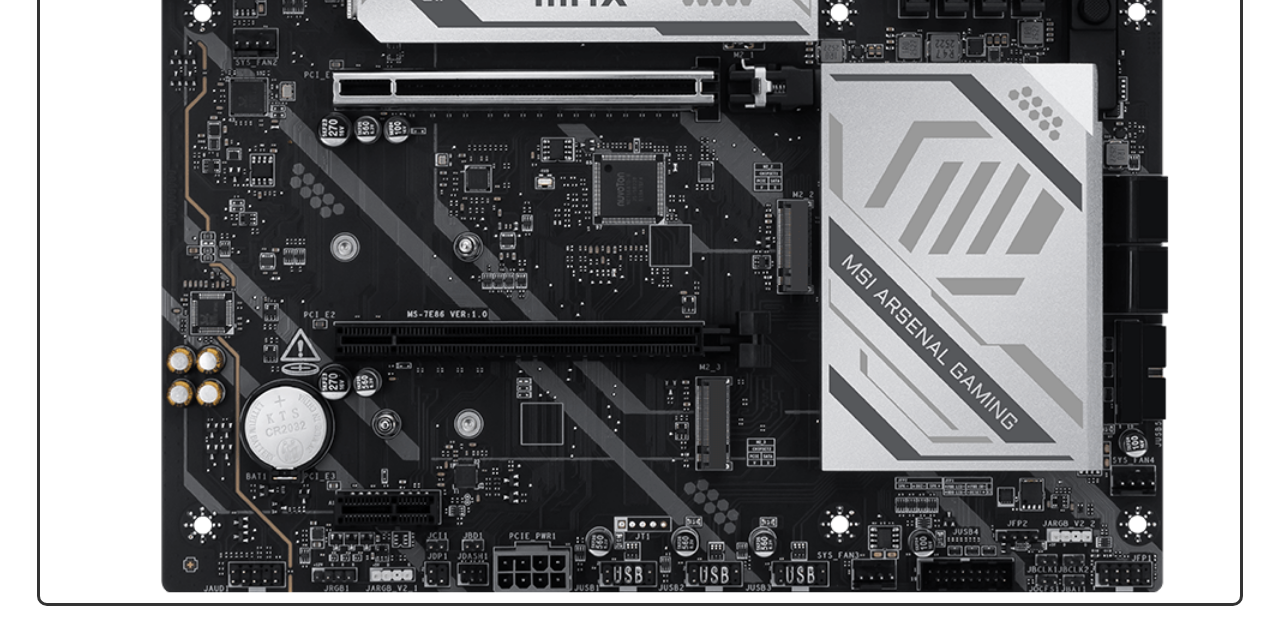
==== commit 6cdc659a: "Update index.html" ====
--- a/index.html
+++ b/index.html
@@ -15,23 +15,23 @@
             <div class="image-wrapper">
                 <img src="x2togwe5cc831.jpg" usemap="#mapa-vieja" class="placa-img">
                 <map name="mapa-vieja">
-                    <area shape="rect" coords="870,730,1080,1110" alt="Socket 7" data-info="SOCKET 7: Zócalo de inserción para procesadores Pentium. Permite la comunicación física entre el CPU y la placa.">
-                    <area shape="rect" coords="690,370,830,580" alt="Northbridge" data-info="NORTHBRIDGE VIA: Chipset principal que gestiona la comunicación entre el CPU, la RAM y el puerto AGP.">
-                    <area shape="rect" coords="720,830,850,1050" alt="Southbridge" data-info="SOUTHBRIDGE VIA: Controlador de entrada/salida para discos IDE, puertos seriales y ranuras ISA/PCI.">
-                    
-                    <area shape="rect" coords="340,20,930,150" alt="SIMM" data-info="RANURAS SIMM: Memoria RAM de 72 pines. Se instalaban en pares para completar el bus de datos del sistema.">
-                    <area shape="rect" coords="340,155,930,285" alt="DIMM" data-info="RANURAS DIMM: Soporta memoria SDRAM de 168 pines, ofreciendo mayor velocidad que los módulos SIMM.">
-                    
-                    <area shape="rect" coords="350,590,760,720" alt="AGP" data-info="PUERTO AGP: Ranura dedicada exclusivamente a la tarjeta de video para aceleración de gráficos 3D.">
-                    <area shape="rect" coords="370,730,710,1240" alt="PCI" data-info="RANURAS PCI: Bus estándar para tarjetas de expansión como red, sonido o controladores adicionales.">
-                    <area shape="rect" coords="300,1245,870,1460" alt="ISA" data-info="RANURAS ISA (Negras): El estándar más antiguo de expansión para hardware de baja velocidad.">
-                    
-                    <area shape="rect" coords="290,270,390,600" alt="IDE" data-info="PUERTOS IDE: Conexiones para cables planos de 40 u 80 hilos destinados a discos duros y CD-ROM.">
-                    <area shape="rect" coords="400,285,600,450" alt="AT Power" data-info="CONECTOR AT: Entrada de energía dividida en dos piezas (P8 y P9). Suministra electricidad a la placa.">
-                    <area shape="rect" coords="305,930,375,1220" alt="BIOS" data-info="CHIP BIOS: Contiene el firmware necesario para el arranque del sistema y el reconocimiento de hardware.">
-                    <area shape="circle" coords="740,1170,55" alt="Pila" data-info="BATERÍA CMOS: Mantiene la configuración de la BIOS y la fecha del sistema cuando el PC se apaga.">
-                    <area shape="rect" coords="260,50,335,260" alt="Puertos Panel" data-info="PUERTOS TRASEROS: Conexiones para teclado DIN, puertos serie (COM) y paralelo (LPT).">
-                </map>
+    <area shape="rect" coords="565,285,670,410" alt="Northbridge" data-info="NORTHBRIDGE VIA VT82C598MVP: Chip maestro que interconecta el procesador con la memoria RAM y el bus AGP.">
+    <area shape="rect" coords="550,580,685,735" alt="Southbridge" data-info="SOUTHBRIDGE VIA VT82C586B: Gestiona periféricos de baja velocidad, puertos IDE y comunicación con buses PCI/ISA.">
+
+    <area shape="rect" coords="360,30,900,105" alt="SIMM" data-info="RANURAS SIMM: Memoria RAM de 72 pines. Eran módulos que debían instalarse por pares.">
+    <area shape="rect" coords="360,120,900,240" alt="DIMM" data-info="RANURAS DIMM: Soporta memoria SDRAM de 168 pines, más rápida y eficiente que la tecnología SIMM.">
+
+    <area shape="rect" coords="825,540,1085,830" alt="Socket 7" data-info="SOCKET 7: Zócalo de conexión para procesadores Pentium. Es el cerebro que ejecuta todas las instrucciones del PC.">
+
+    <area shape="rect" coords="385,410,680,485" alt="AGP" data-info="PUERTO AGP: Ranura dedicada exclusivamente para la tarjeta aceleradora de video 3D.">
+    <area shape="rect" coords="265,545,715,835" alt="PCI" data-info="RANURAS PCI (Blancas): Bus para tarjetas de expansión de 32 bits como sonido, red o USB adicional.">
+    <area shape="rect" coords="215,895,850,1030" alt="ISA" data-info="RANURAS ISA (Negras): El estándar más antiguo de expansión, utilizado para hardware heredado.">
+
+    <area shape="rect" coords="300,245,510,360" alt="AT Power" data-info="CONECTOR AT: Entrada de energía. Se conecta mediante dos piezas (P8 y P9) con los cables negros al centro.">
+    <area shape="rect" coords="190,245,265,470" alt="IDE" data-info="PUERTOS IDE: Conectores para cables planos que comunican discos duros y unidades de CD-ROM.">
+    <area shape="circle" coords="720,830,45" alt="Pila" data-info="BATERÍA CMOS: Suministra energía al chip que guarda la fecha, hora y configuración de la BIOS.">
+    <area shape="rect" coords="230,680,285,860" alt="BIOS" data-info="CHIP BIOS: Contiene el programa básico que inicia el hardware antes de cargar el sistema operativo.">
+</map>
             </div>
         </section>
 
@@ -40,24 +40,14 @@
             <div class="image-wrapper">
                 <img src="msi-mag-x870e-gaming_max_wifi-2d.png" usemap="#mapa-moderna" class="placa-img">
                 <map name="mapa-moderna">
-                    <area shape="rect" coords="540,280,850,610" alt="Socket AM5" data-info="SOCKET AM5: Zócalo LGA 1718 para procesadores Ryzen. Los pines están en la placa para mayor seguridad.">
-                    <area shape="rect" coords="120,50,460,690" alt="Disipadores" data-info="DISIPADORES VRM: Enfrían los componentes que regulan el voltaje del procesador para evitar sobrecalentamiento.">
-                    <area shape="rect" coords="280,45,490,105" alt="EPS" data-info="CONECTORES EPS: Doble entrada de 8 pines para alimentar procesadores de alto rendimiento.">
-                    
-                    <area shape="rect" coords="1000,150,1195,845" alt="DDR5" data-info="SLOTS DDR5: Memoria RAM de última generación con corrección de errores (ECC) y velocidades extremas.">
-                    <area shape="rect" coords="340,740,960,840" alt="M.2 Gen5" data-info="M.2 PCI-E 5.0: Ranura para SSDs NVMe de alta velocidad con disipador Shield Frozr incluido.">
-                    <area shape="rect" coords="635,1380,790,1470" alt="SATA" data-info="PUERTOS SATA: Conectores para unidades de almacenamiento tradicionales (HDD o SSD de 2.5').">
-                    
-                    <area shape="rect" coords="340,880,965,1090" alt="PCIe 5.0" data-info="SLOT PCIe 5.0: Ranura reforzada para tarjetas gráficas, ofreciendo el máximo ancho de banda actual.">
-                    <area shape="rect" coords="995,880,1185,1340" alt="Chipset X870E" data-info="CHIPSET X870E: Gestiona la conectividad de alta velocidad, incluyendo USB 4.0 y Wi-Fi 7.">
-                    
-                    <area shape="rect" coords="1220,390,1260,730" alt="ATX 24" data-info="ATX 24-PIN: Entrada principal de energía para todos los componentes lógicos de la placa.">
-                    <area shape="rect" coords="170,1390,335,1470" alt="Audio" data-info="AUDIO BOOST: Procesador de sonido aislado para eliminar ruidos eléctricos y mejorar la calidad.">
-                    <area shape="rect" coords="1060,50,1200,135" alt="Debug" data-info="EZ DEBUG LED: Indicadores rápidos para detectar fallos en CPU, RAM, GPU o Booteo.">
-                    <area shape="circle" coords="265,1295,50" alt="Pila" data-info="PILA CMOS: Mantiene la alimentación del chip que guarda la configuración de la BIOS.">
-                    <area shape="rect" coords="375,1420,470,1475" alt="ARGB" data-info="HEADERS ARGB: Conectores para controlar la iluminación LED sincronizada del gabinete.">
-                    <area shape="rect" coords="750,1420,930,1475" alt="JFP1" data-info="PANEL FRONTAL: Pines para conectar los botones de encendido y reinicio del chasis.">
-                </map>
+    <area shape="rect" coords="555,295,840,600" alt="Socket AM5" data-info="SOCKET AM5: Zócalo LGA moderno para CPUs Ryzen 9000. Los pines están en la placa para proteger el procesador.">
+    <area shape="rect" coords="1010,165,1185,835" alt="RAM DDR5" data-info="SLOTS DDR5: Memoria de alta velocidad que incluye gestión de energía y corrección de errores integrada.">
+    <area shape="rect" coords="350,895,950,1080" alt="PCIe 5.0" data-info="PCIe GEN 5: Ranura reforzada para tarjetas gráficas. Soporta el ancho de banda necesario para el futuro.">
+    <area shape="rect" coords="1005,895,1175,1330" alt="Chipset" data-info="CHIPSET X870E: El hub central que controla el USB 4.0, Wi-Fi 7 y distribuye datos a los periféricos.">
+    <area shape="rect" coords="350,755,945,830" alt="M.2" data-info="M.2 NVMe: Slot para almacenamiento de estado sólido ultra rápido con disipador térmico incluido.">
+    <area shape="rect" coords="130,65,450,685" alt="VRM" data-info="FASES VRM: Componentes que limpian y regulan la electricidad que entra al procesador.">
+    <area shape="circle" coords="275,1280,48" alt="Pila" data-info="PILA CMOS: Mantiene la alimentación del chip de memoria volátil que guarda la configuración del sistema.">
+</map>
             </div>
         </section>
 
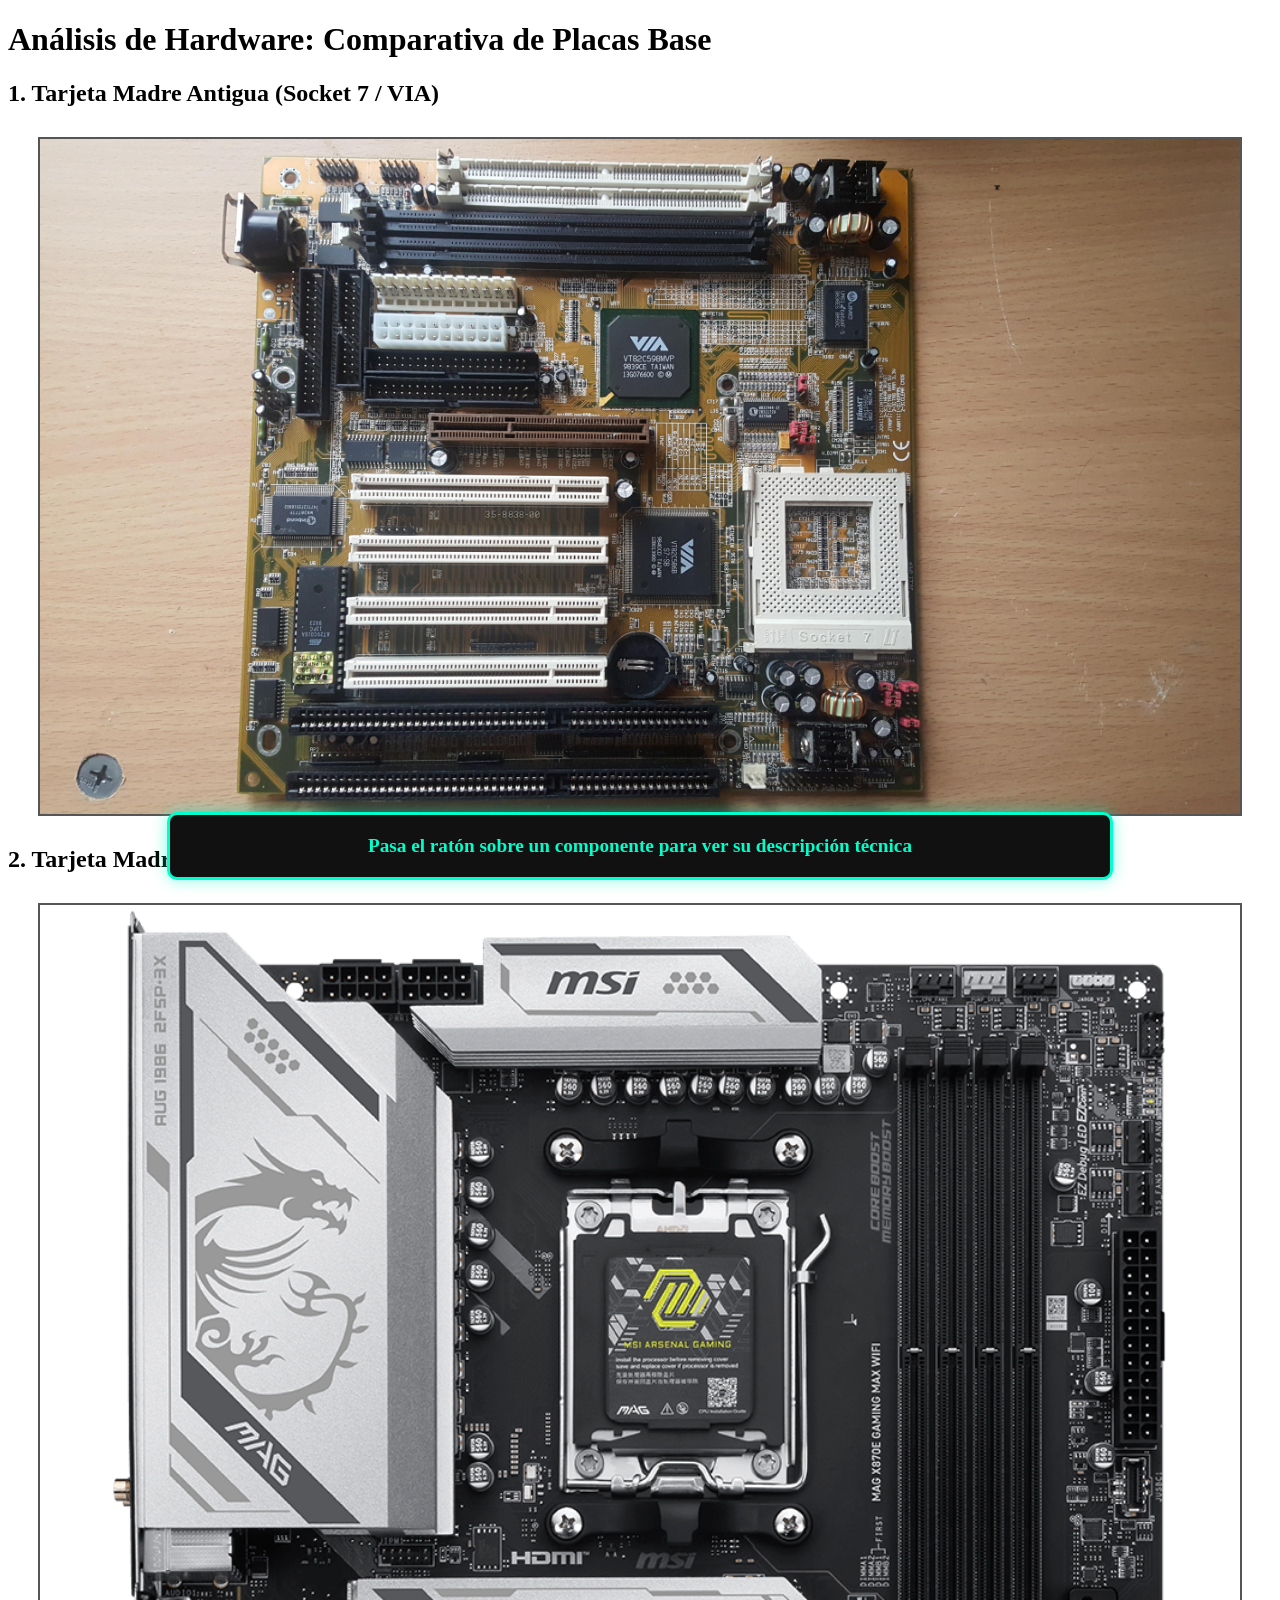
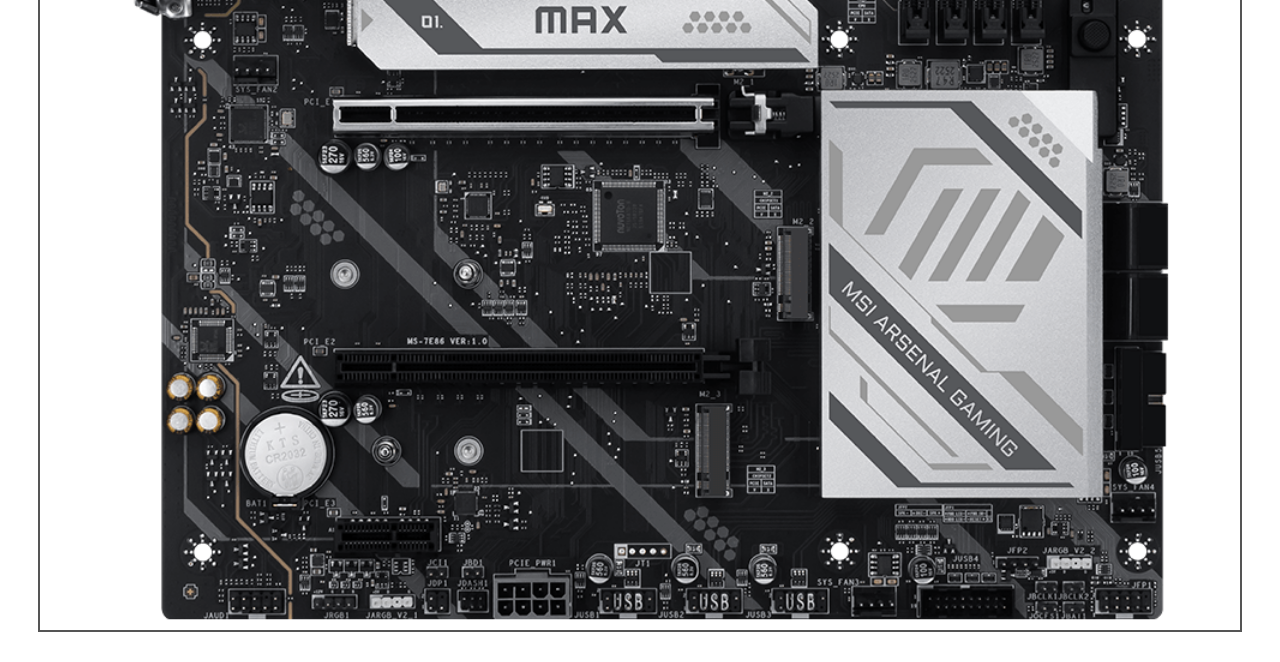
==== commit d58077af: "Update index.html" ====
--- a/index.html
+++ b/index.html
@@ -14,23 +14,23 @@
             <h2>1. Tarjeta Madre Antigua (Socket 7 / VIA)</h2>
             <div class="image-wrapper">
                 <img src="x2togwe5cc831.jpg" usemap="#mapa-vieja" class="placa-img">
-                <map name="mapa-vieja">
-    <area shape="rect" coords="565,285,670,410" alt="Northbridge" data-info="NORTHBRIDGE VIA VT82C598MVP: Chip maestro que interconecta el procesador con la memoria RAM y el bus AGP.">
-    <area shape="rect" coords="550,580,685,735" alt="Southbridge" data-info="SOUTHBRIDGE VIA VT82C586B: Gestiona periféricos de baja velocidad, puertos IDE y comunicación con buses PCI/ISA.">
+   <map name="mapa-vieja">
+    <area shape="rect" coords="575,300,660,390" alt="Northbridge" data-info="NORTHBRIDGE VIA: Chip maestro que interconecta el procesador con la memoria RAM y el bus AGP.">
+    <area shape="rect" coords="560,600,670,710" alt="Southbridge" data-info="SOUTHBRIDGE VIA: Gestiona periféricos de baja velocidad, puertos IDE y comunicación con buses PCI/ISA.">
 
-    <area shape="rect" coords="360,30,900,105" alt="SIMM" data-info="RANURAS SIMM: Memoria RAM de 72 pines. Eran módulos que debían instalarse por pares.">
-    <area shape="rect" coords="360,120,900,240" alt="DIMM" data-info="RANURAS DIMM: Soporta memoria SDRAM de 168 pines, más rápida y eficiente que la tecnología SIMM.">
+    <area shape="rect" coords="370,30,880,100" alt="SIMM" data-info="RANURAS SIMM: Memoria RAM de 72 pines. Se instalaban por pares (tecnología de los 90).">
+    <area shape="rect" coords="370,125,880,220" alt="DIMM" data-info="RANURAS DIMM: Soporta memoria SDRAM de 168 pines, más rápida que la tecnología SIMM.">
 
-    <area shape="rect" coords="825,540,1085,830" alt="Socket 7" data-info="SOCKET 7: Zócalo de conexión para procesadores Pentium. Es el cerebro que ejecuta todas las instrucciones del PC.">
+    <area shape="rect" coords="850,560,1050,810" alt="Socket 7" data-info="SOCKET 7: Zócalo para procesadores Pentium. Es el cerebro que ejecuta las instrucciones del PC.">
 
-    <area shape="rect" coords="385,410,680,485" alt="AGP" data-info="PUERTO AGP: Ranura dedicada exclusivamente para la tarjeta aceleradora de video 3D.">
-    <area shape="rect" coords="265,545,715,835" alt="PCI" data-info="RANURAS PCI (Blancas): Bus para tarjetas de expansión de 32 bits como sonido, red o USB adicional.">
-    <area shape="rect" coords="215,895,850,1030" alt="ISA" data-info="RANURAS ISA (Negras): El estándar más antiguo de expansión, utilizado para hardware heredado.">
+    <area shape="rect" coords="400,415,650,470" alt="AGP" data-info="PUERTO AGP: Ranura café dedicada exclusivamente para la tarjeta aceleradora de video 3D.">
+    <area shape="rect" coords="280,560,700,810" alt="PCI" data-info="RANURAS PCI (Blancas): Bus para tarjetas de expansión como sonido, red o controladores.">
+    <area shape="rect" coords="230,910,830,1010" alt="ISA" data-info="RANURAS ISA (Negras): El estándar más antiguo de expansión para hardware heredado.">
 
-    <area shape="rect" coords="300,245,510,360" alt="AT Power" data-info="CONECTOR AT: Entrada de energía. Se conecta mediante dos piezas (P8 y P9) con los cables negros al centro.">
-    <area shape="rect" coords="190,245,265,470" alt="IDE" data-info="PUERTOS IDE: Conectores para cables planos que comunican discos duros y unidades de CD-ROM.">
-    <area shape="circle" coords="720,830,45" alt="Pila" data-info="BATERÍA CMOS: Suministra energía al chip que guarda la fecha, hora y configuración de la BIOS.">
-    <area shape="rect" coords="230,680,285,860" alt="BIOS" data-info="CHIP BIOS: Contiene el programa básico que inicia el hardware antes de cargar el sistema operativo.">
+    <area shape="rect" coords="310,260,500,345" alt="AT Power" data-info="CONECTOR AT: Entrada de energía de la fuente de poder (conectores P8 y P9).">
+    <area shape="rect" coords="200,260,255,450" alt="IDE" data-info="PUERTOS IDE: Conexiones para discos duros y unidades de CD-ROM.">
+    <area shape="circle" coords="720,830,40" alt="Pila" data-info="BATERÍA CMOS: Guarda la fecha, hora y configuración de la BIOS mediante energía constante.">
+    <area shape="rect" coords="235,690,275,850" alt="BIOS" data-info="CHIP BIOS: Programa básico que inicia el hardware antes de cargar el sistema operativo.">
 </map>
             </div>
         </section>
--- a/style.css
+++ b/style.css
@@ -1,30 +1,26 @@
 .placa-img {
-    width: 1200px !important; /* Nuevo tamaño grande para mayor precisión */
+    width: 1200px !important; /* FIJO: Para que las coordenadas coincidan siempre */
     height: auto;
     display: block;
-    margin: 20px auto;
-    border: 3px solid #333;
-    border-radius: 10px;
-}
-
-.container {
-    max-width: 1300px; /* Contenedor más ancho para las imágenes */
-    margin: 0 auto;
+    margin: 30px auto;
+    border: 2px solid #555;
 }
 
 #info-box {
-    position: fixed; /* Ahora es fijo para que siempre sea visible al hacer scroll */
-    bottom: 30px;
+    position: fixed; /* Fijo para que no se mueva al hacer scroll */
+    bottom: 20px;
     left: 50%;
     transform: translateX(-50%);
-    width: 800px;
-    padding: 25px;
-    background: rgba(30, 30, 30, 0.95);
+    width: 80%;
+    max-width: 900px;
+    padding: 20px;
+    background: #111;
     color: #00ffcc;
-    border: 2px solid #00ffcc;
-    border-radius: 15px;
-    font-size: 1.3rem;
+    border: 3px solid #00ffcc;
+    border-radius: 10px;
+    font-size: 1.2rem;
+    font-weight: bold;
+    z-index: 10000;
     text-align: center;
-    box-shadow: 0 0 20px rgba(0, 255, 204, 0.3);
-    z-index: 9999;
+    box-shadow: 0 0 15px rgba(0, 255, 204, 0.5);
 }
